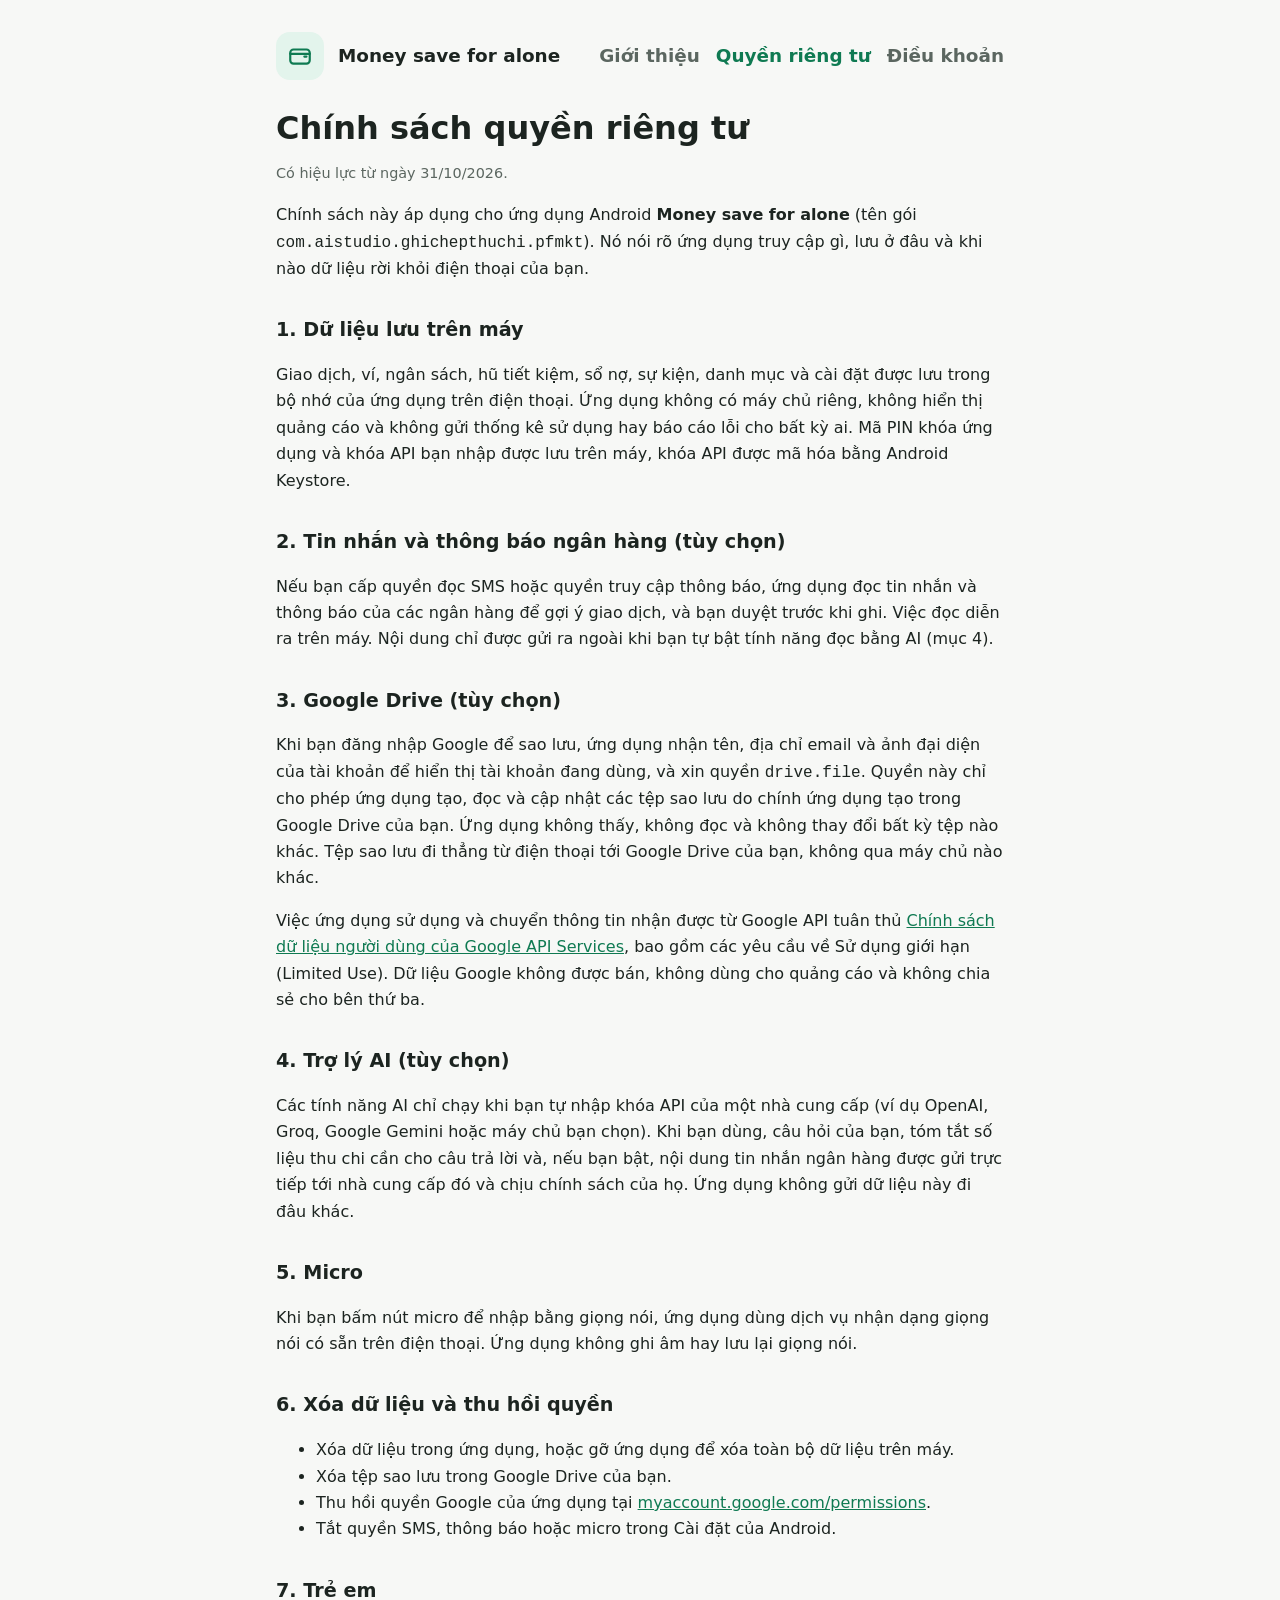
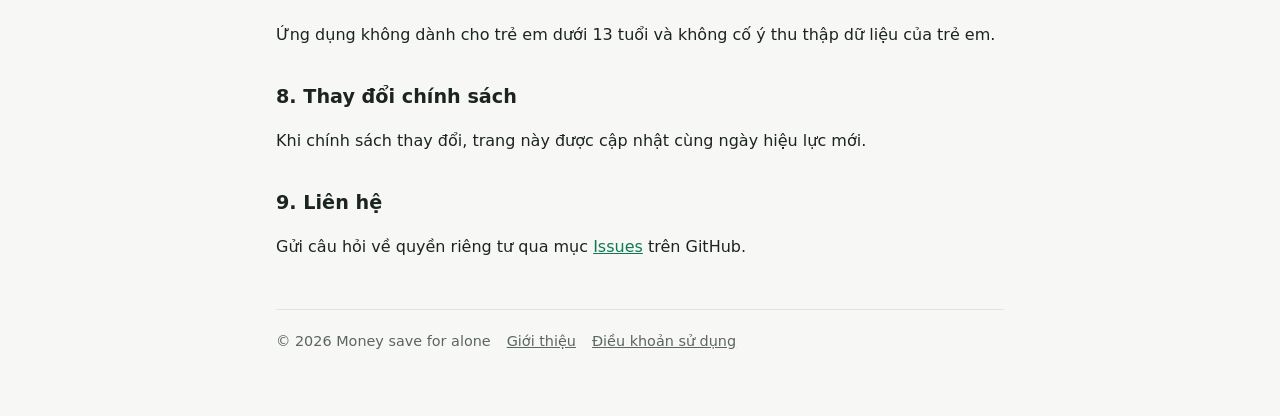
==== privacy.html @ a98ce38f "Add home page, privacy policy and terms Co-Authored-By: Claude Opus 5.5 <noreply@anthropic.com>" ====
<!doctype html>
<html lang="vi">
<head>
<meta charset="utf-8">
<meta name="viewport" content="width=device-width, initial-scale=1">
<title>Quyền riêng tư</title>
<meta name="description" content="Chính sách quyền riêng tư của ứng dụng Money save for alone.">
<link rel="stylesheet" href="style.css">
</head>
<body>
<div class="wrap">
  <header>
    <div class="mark" aria-hidden="true">
      <svg width="26" height="26" viewBox="0 0 24 24" fill="none" stroke="currentColor" stroke-width="2" stroke-linecap="round" stroke-linejoin="round"><rect x="3" y="6" width="18" height="13" rx="3"/><path d="M16 12.5h2"/><path d="M3 10h18"/></svg>
    </div>
    <a href="./">Money save for alone</a>
    <nav>
      <a href="./">Giới thiệu</a>
      <a href="privacy.html" aria-current="page">Quyền riêng tư</a>
      <a href="terms.html">Điều khoản</a>
    </nav>
  </header>

  <main>
    <h1>Chính sách quyền riêng tư</h1>
    <p class="meta">Có hiệu lực từ ngày 31/10/2026.</p>
    <p>Chính sách này áp dụng cho ứng dụng Android <strong>Money save for alone</strong> (tên gói <code>com.aistudio.ghichepthuchi.pfmkt</code>). Nó nói rõ ứng dụng truy cập gì, lưu ở đâu và khi nào dữ liệu rời khỏi điện thoại của bạn.</p>

    <h2>1. Dữ liệu lưu trên máy</h2>
    <p>Giao dịch, ví, ngân sách, hũ tiết kiệm, sổ nợ, sự kiện, danh mục và cài đặt được lưu trong bộ nhớ của ứng dụng trên điện thoại. Ứng dụng không có máy chủ riêng, không hiển thị quảng cáo và không gửi thống kê sử dụng hay báo cáo lỗi cho bất kỳ ai. Mã PIN khóa ứng dụng và khóa API bạn nhập được lưu trên máy, khóa API được mã hóa bằng Android Keystore.</p>

    <h2>2. Tin nhắn và thông báo ngân hàng (tùy chọn)</h2>
    <p>Nếu bạn cấp quyền đọc SMS hoặc quyền truy cập thông báo, ứng dụng đọc tin nhắn và thông báo của các ngân hàng để gợi ý giao dịch, và bạn duyệt trước khi ghi. Việc đọc diễn ra trên máy. Nội dung chỉ được gửi ra ngoài khi bạn tự bật tính năng đọc bằng AI (mục 4).</p>

    <h2>3. Google Drive (tùy chọn)</h2>
    <p>Khi bạn đăng nhập Google để sao lưu, ứng dụng nhận tên, địa chỉ email và ảnh đại diện của tài khoản để hiển thị tài khoản đang dùng, và xin quyền <code>drive.file</code>. Quyền này chỉ cho phép ứng dụng tạo, đọc và cập nhật các tệp sao lưu do chính ứng dụng tạo trong Google Drive của bạn. Ứng dụng không thấy, không đọc và không thay đổi bất kỳ tệp nào khác. Tệp sao lưu đi thẳng từ điện thoại tới Google Drive của bạn, không qua máy chủ nào khác.</p>
    <p>Việc ứng dụng sử dụng và chuyển thông tin nhận được từ Google API tuân thủ <a href="https://developers.google.com/terms/api-services-user-data-policy">Chính sách dữ liệu người dùng của Google API Services</a>, bao gồm các yêu cầu về Sử dụng giới hạn (Limited Use). Dữ liệu Google không được bán, không dùng cho quảng cáo và không chia sẻ cho bên thứ ba.</p>

    <h2>4. Trợ lý AI (tùy chọn)</h2>
    <p>Các tính năng AI chỉ chạy khi bạn tự nhập khóa API của một nhà cung cấp (ví dụ OpenAI, Groq, Google Gemini hoặc máy chủ bạn chọn). Khi bạn dùng, câu hỏi của bạn, tóm tắt số liệu thu chi cần cho câu trả lời và, nếu bạn bật, nội dung tin nhắn ngân hàng được gửi trực tiếp tới nhà cung cấp đó và chịu chính sách của họ. Ứng dụng không gửi dữ liệu này đi đâu khác.</p>

    <h2>5. Micro</h2>
    <p>Khi bạn bấm nút micro để nhập bằng giọng nói, ứng dụng dùng dịch vụ nhận dạng giọng nói có sẵn trên điện thoại. Ứng dụng không ghi âm hay lưu lại giọng nói.</p>

    <h2>6. Xóa dữ liệu và thu hồi quyền</h2>
    <ul>
      <li>Xóa dữ liệu trong ứng dụng, hoặc gỡ ứng dụng để xóa toàn bộ dữ liệu trên máy.</li>
      <li>Xóa tệp sao lưu trong Google Drive của bạn.</li>
      <li>Thu hồi quyền Google của ứng dụng tại <a href="https://myaccount.google.com/permissions">myaccount.google.com/permissions</a>.</li>
      <li>Tắt quyền SMS, thông báo hoặc micro trong Cài đặt của Android.</li>
    </ul>

    <h2>7. Trẻ em</h2>
    <p>Ứng dụng không dành cho trẻ em dưới 13 tuổi và không cố ý thu thập dữ liệu của trẻ em.</p>

    <h2>8. Thay đổi chính sách</h2>
    <p>Khi chính sách thay đổi, trang này được cập nhật cùng ngày hiệu lực mới.</p>

    <h2>9. Liên hệ</h2>
    <p>Gửi câu hỏi về quyền riêng tư qua mục <a href="https://github.com/UI-UX-USHP/money-save-for-alone/issues">Issues</a> trên GitHub.</p>
  </main>

  <footer>
    <span>© 2026 Money save for alone</span>
    <a href="./">Giới thiệu</a>
    <a href="terms.html">Điều khoản sử dụng</a>
  </footer>
</div>
</body>
</html>
---- style.css ----
:root {
  --bg: #f7f8f6;
  --surface: #ffffff;
  --text: #1c2420;
  --muted: #5b6660;
  --accent: #0f7a52;
  --accent-soft: #e3f4ec;
  --line: #dfe5e1;
}
@media (prefers-color-scheme: dark) {
  :root:not([data-theme="light"]) {
    --bg: #111613;
    --surface: #182019;
    --text: #e6ece8;
    --muted: #9fada5;
    --accent: #4cc893;
    --accent-soft: #1d3328;
    --line: #2a352f;
  }
}
:root[data-theme="dark"] {
  --bg: #111613;
  --surface: #182019;
  --text: #e6ece8;
  --muted: #9fada5;
  --accent: #4cc893;
  --accent-soft: #1d3328;
  --line: #2a352f;
}
* { box-sizing: border-box; }
body {
  margin: 0;
  background: var(--bg);
  color: var(--text);
  font: 16px/1.65 "Be Vietnam Pro", system-ui, -apple-system, "Segoe UI", Roboto, sans-serif;
}
.wrap { max-width: 760px; margin: 0 auto; padding: 32px 16px 64px; }
header { display: flex; align-items: center; gap: 14px; margin-bottom: 28px; }
.mark {
  width: 48px; height: 48px; border-radius: 14px; flex: none;
  background: var(--accent-soft); color: var(--accent);
  display: grid; place-items: center;
}
header a { color: inherit; text-decoration: none; font-weight: 700; font-size: 1.15rem; }
nav { margin-left: auto; display: flex; gap: 16px; font-size: .95rem; }
nav a { color: var(--muted); text-decoration: none; }
nav a:hover, nav a[aria-current="page"] { color: var(--accent); }
h1 { font-size: 2rem; line-height: 1.25; margin: 0 0 12px; }
h2 { font-size: 1.2rem; margin: 32px 0 8px; }
p, li { color: var(--text); }
.lead { color: var(--muted); font-size: 1.1rem; margin-bottom: 28px; }
.cards { display: grid; grid-template-columns: repeat(auto-fit, minmax(210px, 1fr)); gap: 12px; margin: 24px 0; }
.card { background: var(--surface); border: 1px solid var(--line); border-radius: 16px; padding: 18px; }
.card strong { display: block; margin-bottom: 4px; }
.card span { color: var(--muted); font-size: .95rem; }
a { color: var(--accent); }
.meta { color: var(--muted); font-size: .9rem; }
footer { margin-top: 48px; padding-top: 20px; border-top: 1px solid var(--line); color: var(--muted); font-size: .9rem; display: flex; flex-wrap: wrap; gap: 16px; }
footer a { color: var(--muted); }
@media (max-width: 520px) {
  header { flex-wrap: wrap; }
  nav { margin-left: 0; width: 100%; }
  h1 { font-size: 1.6rem; }
}
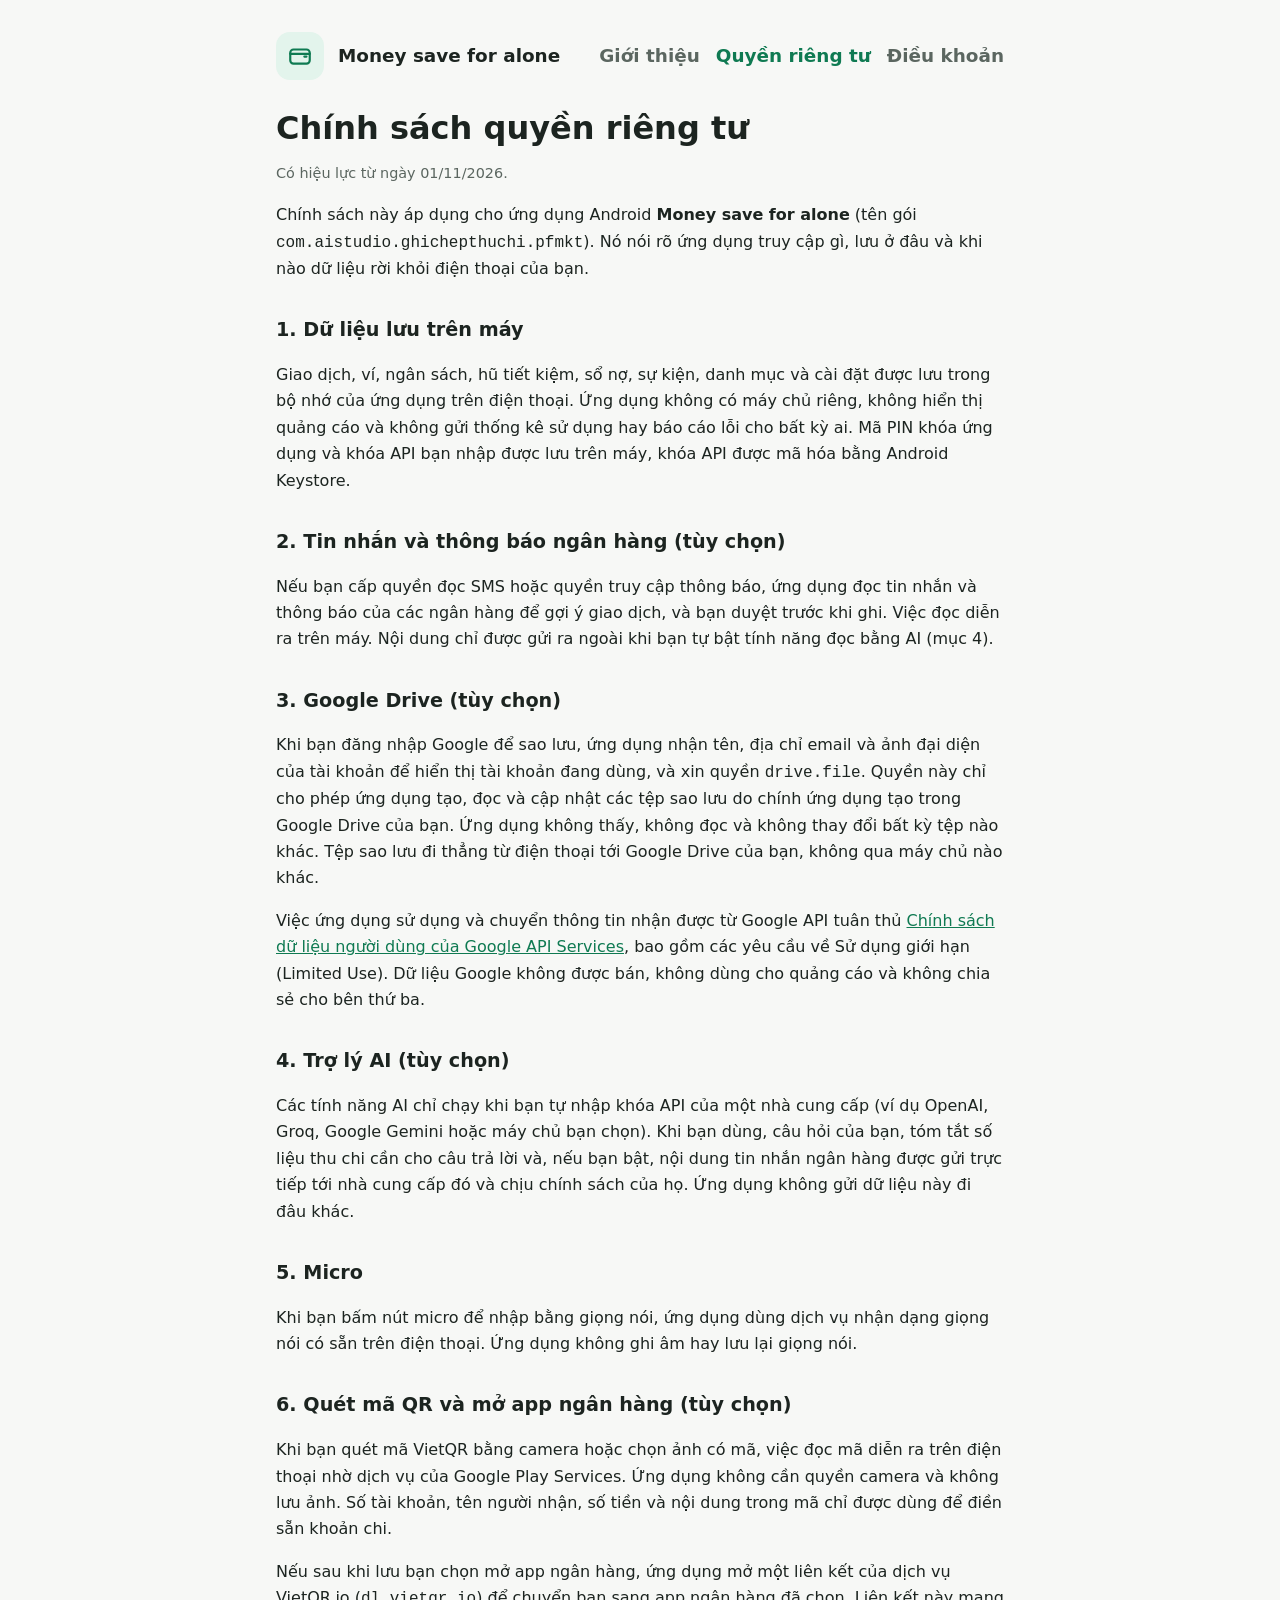
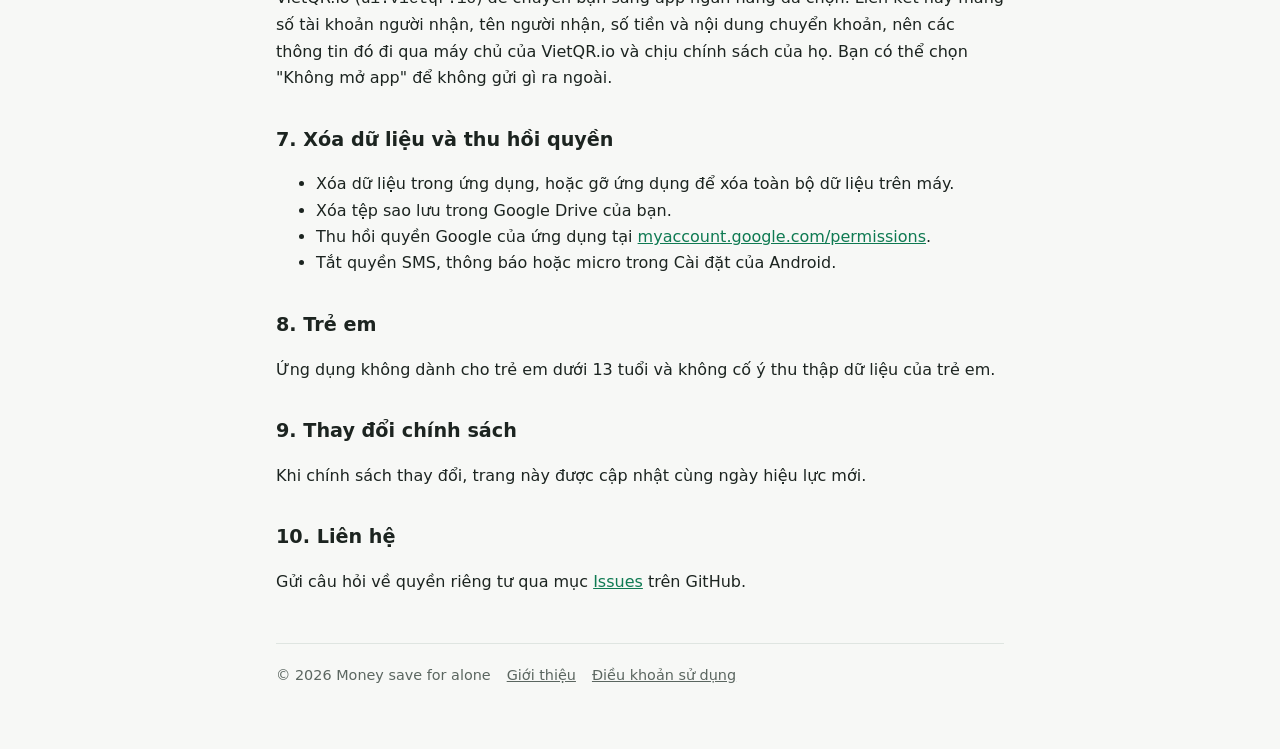
==== commit a9c1291d: "Privacy: VietQR scanning and the dl.vietqr.io bank-app link Co-Authored-By: Claude Opus 5.5 <noreply" ====
--- a/privacy.html
+++ b/privacy.html
@@ -23,7 +23,7 @@
 
   <main>
     <h1>Chính sách quyền riêng tư</h1>
-    <p class="meta">Có hiệu lực từ ngày 31/10/2026.</p>
+    <p class="meta">Có hiệu lực từ ngày 01/11/2026.</p>
     <p>Chính sách này áp dụng cho ứng dụng Android <strong>Money save for alone</strong> (tên gói <code>com.aistudio.ghichepthuchi.pfmkt</code>). Nó nói rõ ứng dụng truy cập gì, lưu ở đâu và khi nào dữ liệu rời khỏi điện thoại của bạn.</p>
 
     <h2>1. Dữ liệu lưu trên máy</h2>
@@ -42,7 +42,11 @@
     <h2>5. Micro</h2>
     <p>Khi bạn bấm nút micro để nhập bằng giọng nói, ứng dụng dùng dịch vụ nhận dạng giọng nói có sẵn trên điện thoại. Ứng dụng không ghi âm hay lưu lại giọng nói.</p>
 
-    <h2>6. Xóa dữ liệu và thu hồi quyền</h2>
+    <h2>6. Quét mã QR và mở app ngân hàng (tùy chọn)</h2>
+    <p>Khi bạn quét mã VietQR bằng camera hoặc chọn ảnh có mã, việc đọc mã diễn ra trên điện thoại nhờ dịch vụ của Google Play Services. Ứng dụng không cần quyền camera và không lưu ảnh. Số tài khoản, tên người nhận, số tiền và nội dung trong mã chỉ được dùng để điền sẵn khoản chi.</p>
+    <p>Nếu sau khi lưu bạn chọn mở app ngân hàng, ứng dụng mở một liên kết của dịch vụ VietQR.io (<code>dl.vietqr.io</code>) để chuyển bạn sang app ngân hàng đã chọn. Liên kết này mang số tài khoản người nhận, tên người nhận, số tiền và nội dung chuyển khoản, nên các thông tin đó đi qua máy chủ của VietQR.io và chịu chính sách của họ. Bạn có thể chọn "Không mở app" để không gửi gì ra ngoài.</p>
+
+    <h2>7. Xóa dữ liệu và thu hồi quyền</h2>
     <ul>
       <li>Xóa dữ liệu trong ứng dụng, hoặc gỡ ứng dụng để xóa toàn bộ dữ liệu trên máy.</li>
       <li>Xóa tệp sao lưu trong Google Drive của bạn.</li>
@@ -50,13 +54,13 @@
       <li>Tắt quyền SMS, thông báo hoặc micro trong Cài đặt của Android.</li>
     </ul>
 
-    <h2>7. Trẻ em</h2>
+    <h2>8. Trẻ em</h2>
     <p>Ứng dụng không dành cho trẻ em dưới 13 tuổi và không cố ý thu thập dữ liệu của trẻ em.</p>
 
-    <h2>8. Thay đổi chính sách</h2>
+    <h2>9. Thay đổi chính sách</h2>
     <p>Khi chính sách thay đổi, trang này được cập nhật cùng ngày hiệu lực mới.</p>
 
-    <h2>9. Liên hệ</h2>
+    <h2>10. Liên hệ</h2>
     <p>Gửi câu hỏi về quyền riêng tư qua mục <a href="https://github.com/UI-UX-USHP/money-save-for-alone/issues">Issues</a> trên GitHub.</p>
   </main>
 
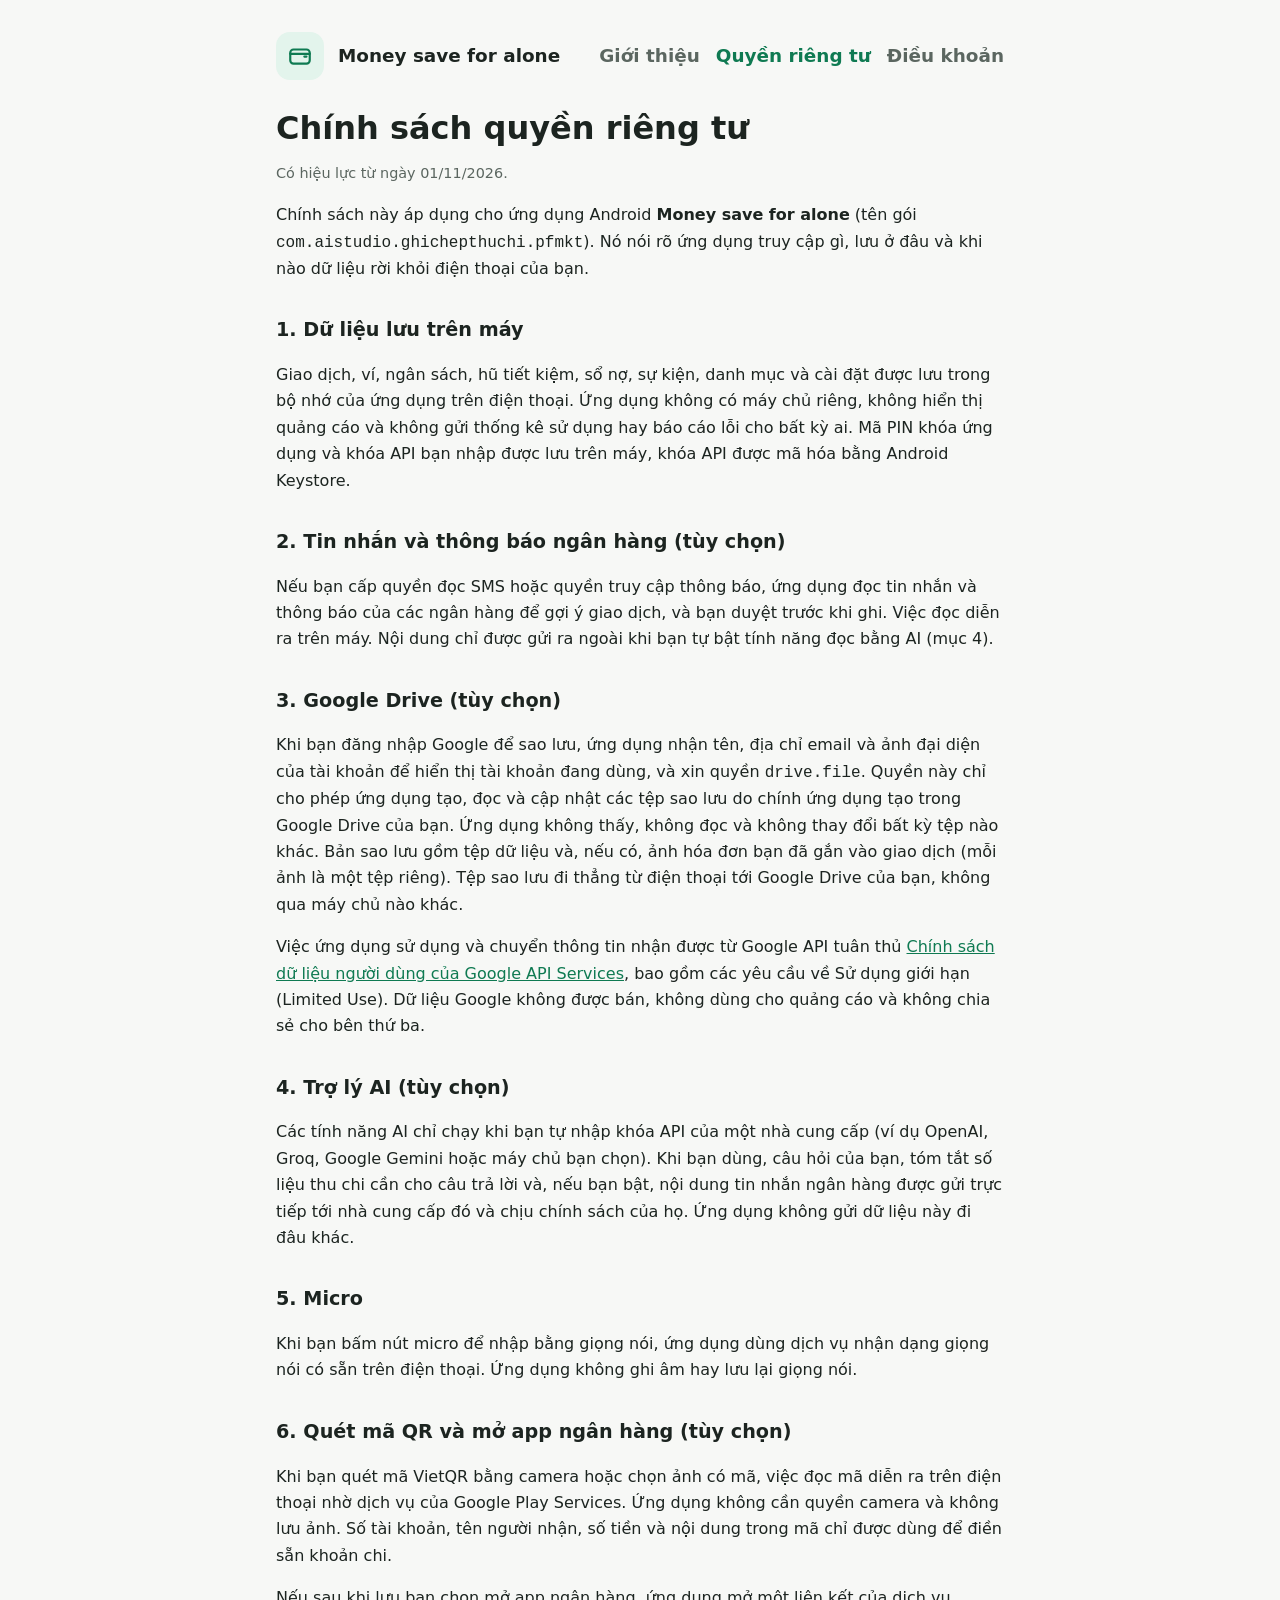
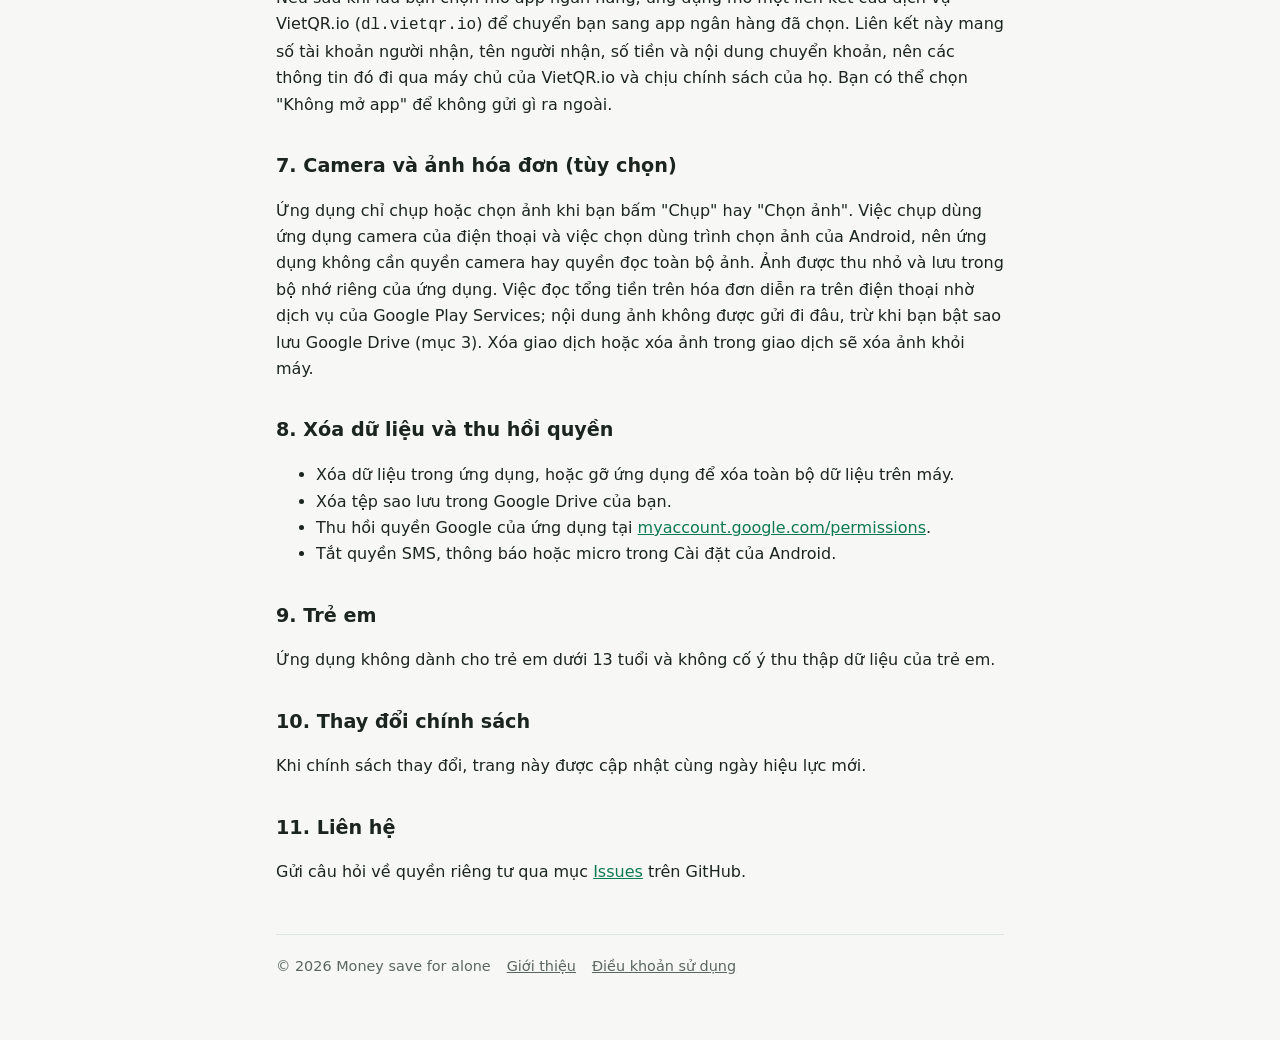
==== commit fc21e025: "Privacy: receipt photos, on-device text recognition and photo backup Co-Authored-By: Claude Opus 5.5" ====
--- a/privacy.html
+++ b/privacy.html
@@ -33,7 +33,7 @@
     <p>Nếu bạn cấp quyền đọc SMS hoặc quyền truy cập thông báo, ứng dụng đọc tin nhắn và thông báo của các ngân hàng để gợi ý giao dịch, và bạn duyệt trước khi ghi. Việc đọc diễn ra trên máy. Nội dung chỉ được gửi ra ngoài khi bạn tự bật tính năng đọc bằng AI (mục 4).</p>
 
     <h2>3. Google Drive (tùy chọn)</h2>
-    <p>Khi bạn đăng nhập Google để sao lưu, ứng dụng nhận tên, địa chỉ email và ảnh đại diện của tài khoản để hiển thị tài khoản đang dùng, và xin quyền <code>drive.file</code>. Quyền này chỉ cho phép ứng dụng tạo, đọc và cập nhật các tệp sao lưu do chính ứng dụng tạo trong Google Drive của bạn. Ứng dụng không thấy, không đọc và không thay đổi bất kỳ tệp nào khác. Tệp sao lưu đi thẳng từ điện thoại tới Google Drive của bạn, không qua máy chủ nào khác.</p>
+    <p>Khi bạn đăng nhập Google để sao lưu, ứng dụng nhận tên, địa chỉ email và ảnh đại diện của tài khoản để hiển thị tài khoản đang dùng, và xin quyền <code>drive.file</code>. Quyền này chỉ cho phép ứng dụng tạo, đọc và cập nhật các tệp sao lưu do chính ứng dụng tạo trong Google Drive của bạn. Ứng dụng không thấy, không đọc và không thay đổi bất kỳ tệp nào khác. Bản sao lưu gồm tệp dữ liệu và, nếu có, ảnh hóa đơn bạn đã gắn vào giao dịch (mỗi ảnh là một tệp riêng). Tệp sao lưu đi thẳng từ điện thoại tới Google Drive của bạn, không qua máy chủ nào khác.</p>
     <p>Việc ứng dụng sử dụng và chuyển thông tin nhận được từ Google API tuân thủ <a href="https://developers.google.com/terms/api-services-user-data-policy">Chính sách dữ liệu người dùng của Google API Services</a>, bao gồm các yêu cầu về Sử dụng giới hạn (Limited Use). Dữ liệu Google không được bán, không dùng cho quảng cáo và không chia sẻ cho bên thứ ba.</p>
 
     <h2>4. Trợ lý AI (tùy chọn)</h2>
@@ -46,7 +46,10 @@
     <p>Khi bạn quét mã VietQR bằng camera hoặc chọn ảnh có mã, việc đọc mã diễn ra trên điện thoại nhờ dịch vụ của Google Play Services. Ứng dụng không cần quyền camera và không lưu ảnh. Số tài khoản, tên người nhận, số tiền và nội dung trong mã chỉ được dùng để điền sẵn khoản chi.</p>
     <p>Nếu sau khi lưu bạn chọn mở app ngân hàng, ứng dụng mở một liên kết của dịch vụ VietQR.io (<code>dl.vietqr.io</code>) để chuyển bạn sang app ngân hàng đã chọn. Liên kết này mang số tài khoản người nhận, tên người nhận, số tiền và nội dung chuyển khoản, nên các thông tin đó đi qua máy chủ của VietQR.io và chịu chính sách của họ. Bạn có thể chọn "Không mở app" để không gửi gì ra ngoài.</p>
 
-    <h2>7. Xóa dữ liệu và thu hồi quyền</h2>
+    <h2>7. Camera và ảnh hóa đơn (tùy chọn)</h2>
+    <p>Ứng dụng chỉ chụp hoặc chọn ảnh khi bạn bấm "Chụp" hay "Chọn ảnh". Việc chụp dùng ứng dụng camera của điện thoại và việc chọn dùng trình chọn ảnh của Android, nên ứng dụng không cần quyền camera hay quyền đọc toàn bộ ảnh. Ảnh được thu nhỏ và lưu trong bộ nhớ riêng của ứng dụng. Việc đọc tổng tiền trên hóa đơn diễn ra trên điện thoại nhờ dịch vụ của Google Play Services; nội dung ảnh không được gửi đi đâu, trừ khi bạn bật sao lưu Google Drive (mục 3). Xóa giao dịch hoặc xóa ảnh trong giao dịch sẽ xóa ảnh khỏi máy.</p>
+
+    <h2>8. Xóa dữ liệu và thu hồi quyền</h2>
     <ul>
       <li>Xóa dữ liệu trong ứng dụng, hoặc gỡ ứng dụng để xóa toàn bộ dữ liệu trên máy.</li>
       <li>Xóa tệp sao lưu trong Google Drive của bạn.</li>
@@ -54,13 +57,13 @@
       <li>Tắt quyền SMS, thông báo hoặc micro trong Cài đặt của Android.</li>
     </ul>
 
-    <h2>8. Trẻ em</h2>
+    <h2>9. Trẻ em</h2>
     <p>Ứng dụng không dành cho trẻ em dưới 13 tuổi và không cố ý thu thập dữ liệu của trẻ em.</p>
 
-    <h2>9. Thay đổi chính sách</h2>
+    <h2>10. Thay đổi chính sách</h2>
     <p>Khi chính sách thay đổi, trang này được cập nhật cùng ngày hiệu lực mới.</p>
 
-    <h2>10. Liên hệ</h2>
+    <h2>11. Liên hệ</h2>
     <p>Gửi câu hỏi về quyền riêng tư qua mục <a href="https://github.com/UI-UX-USHP/money-save-for-alone/issues">Issues</a> trên GitHub.</p>
   </main>
 
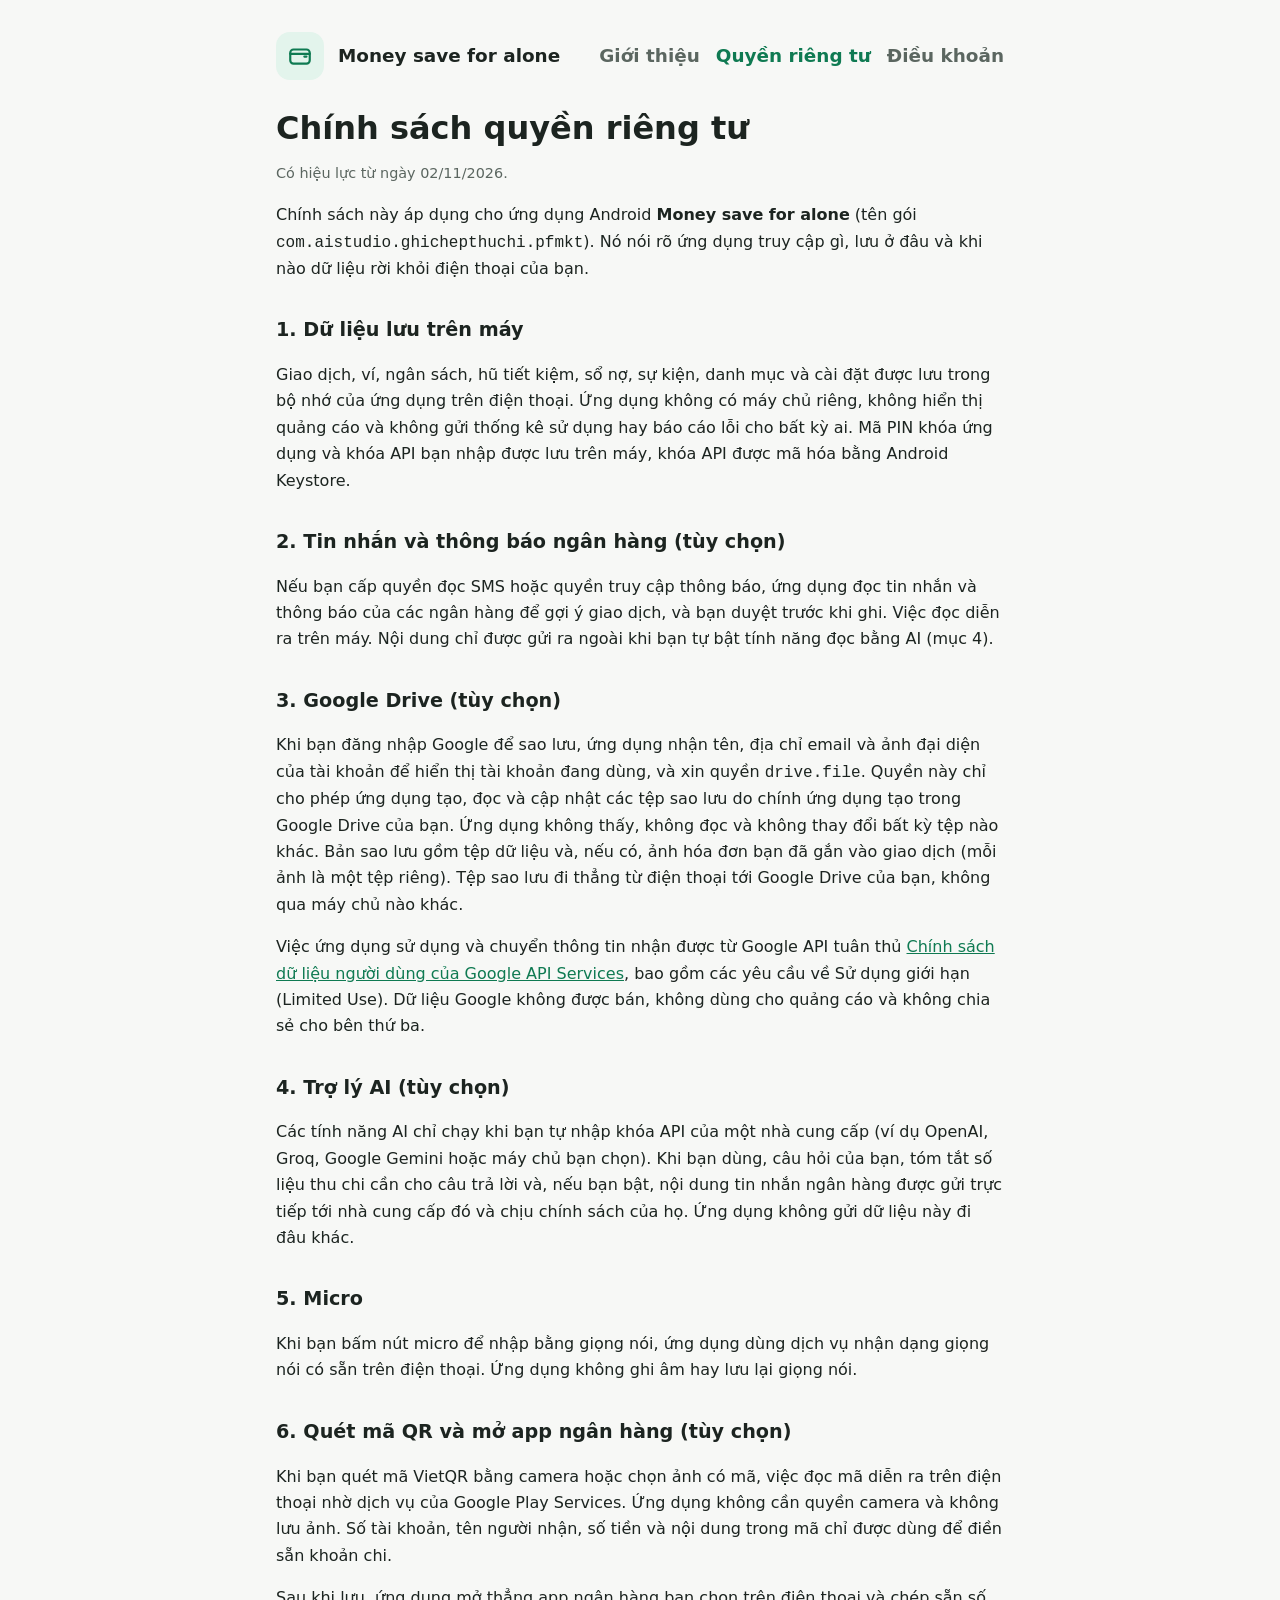
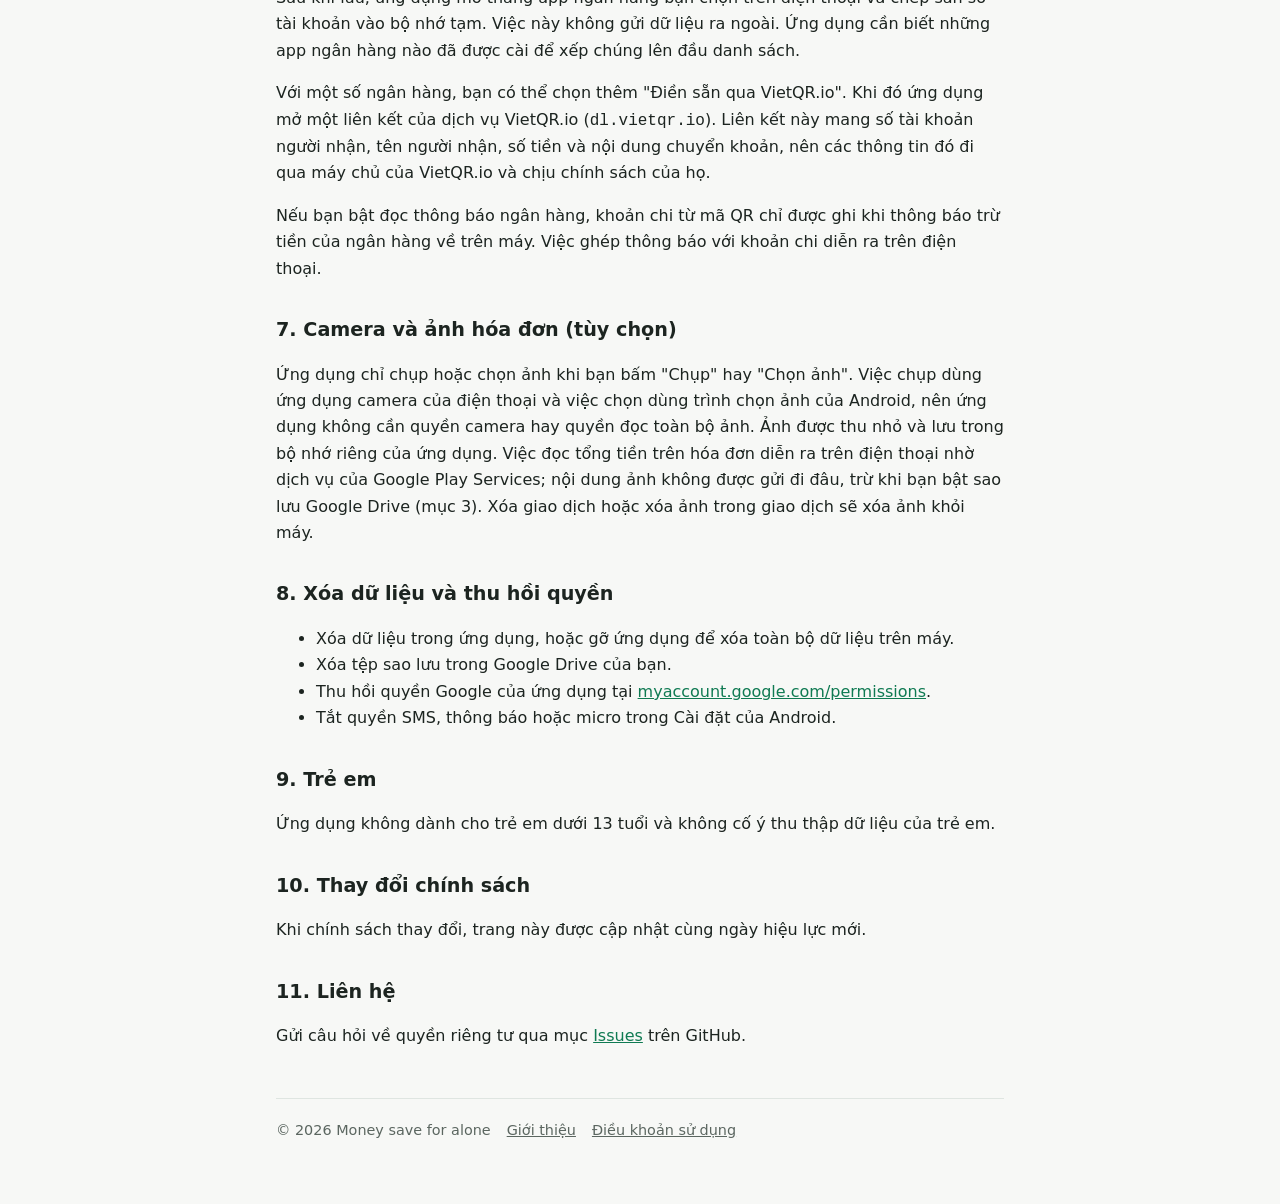
==== commit d625093b: "Privacy: direct bank-app hand-off, optional VietQR.io autofill, bank-confirmed QR expenses Co-Author" ====
--- a/privacy.html
+++ b/privacy.html
@@ -23,7 +23,7 @@
 
   <main>
     <h1>Chính sách quyền riêng tư</h1>
-    <p class="meta">Có hiệu lực từ ngày 01/11/2026.</p>
+    <p class="meta">Có hiệu lực từ ngày 02/11/2026.</p>
     <p>Chính sách này áp dụng cho ứng dụng Android <strong>Money save for alone</strong> (tên gói <code>com.aistudio.ghichepthuchi.pfmkt</code>). Nó nói rõ ứng dụng truy cập gì, lưu ở đâu và khi nào dữ liệu rời khỏi điện thoại của bạn.</p>
 
     <h2>1. Dữ liệu lưu trên máy</h2>
@@ -44,7 +44,9 @@
 
     <h2>6. Quét mã QR và mở app ngân hàng (tùy chọn)</h2>
     <p>Khi bạn quét mã VietQR bằng camera hoặc chọn ảnh có mã, việc đọc mã diễn ra trên điện thoại nhờ dịch vụ của Google Play Services. Ứng dụng không cần quyền camera và không lưu ảnh. Số tài khoản, tên người nhận, số tiền và nội dung trong mã chỉ được dùng để điền sẵn khoản chi.</p>
-    <p>Nếu sau khi lưu bạn chọn mở app ngân hàng, ứng dụng mở một liên kết của dịch vụ VietQR.io (<code>dl.vietqr.io</code>) để chuyển bạn sang app ngân hàng đã chọn. Liên kết này mang số tài khoản người nhận, tên người nhận, số tiền và nội dung chuyển khoản, nên các thông tin đó đi qua máy chủ của VietQR.io và chịu chính sách của họ. Bạn có thể chọn "Không mở app" để không gửi gì ra ngoài.</p>
+    <p>Sau khi lưu, ứng dụng mở thẳng app ngân hàng bạn chọn trên điện thoại và chép sẵn số tài khoản vào bộ nhớ tạm. Việc này không gửi dữ liệu ra ngoài. Ứng dụng cần biết những app ngân hàng nào đã được cài để xếp chúng lên đầu danh sách.</p>
+    <p>Với một số ngân hàng, bạn có thể chọn thêm "Điền sẵn qua VietQR.io". Khi đó ứng dụng mở một liên kết của dịch vụ VietQR.io (<code>dl.vietqr.io</code>). Liên kết này mang số tài khoản người nhận, tên người nhận, số tiền và nội dung chuyển khoản, nên các thông tin đó đi qua máy chủ của VietQR.io và chịu chính sách của họ.</p>
+    <p>Nếu bạn bật đọc thông báo ngân hàng, khoản chi từ mã QR chỉ được ghi khi thông báo trừ tiền của ngân hàng về trên máy. Việc ghép thông báo với khoản chi diễn ra trên điện thoại.</p>
 
     <h2>7. Camera và ảnh hóa đơn (tùy chọn)</h2>
     <p>Ứng dụng chỉ chụp hoặc chọn ảnh khi bạn bấm "Chụp" hay "Chọn ảnh". Việc chụp dùng ứng dụng camera của điện thoại và việc chọn dùng trình chọn ảnh của Android, nên ứng dụng không cần quyền camera hay quyền đọc toàn bộ ảnh. Ảnh được thu nhỏ và lưu trong bộ nhớ riêng của ứng dụng. Việc đọc tổng tiền trên hóa đơn diễn ra trên điện thoại nhờ dịch vụ của Google Play Services; nội dung ảnh không được gửi đi đâu, trừ khi bạn bật sao lưu Google Drive (mục 3). Xóa giao dịch hoặc xóa ảnh trong giao dịch sẽ xóa ảnh khỏi máy.</p>
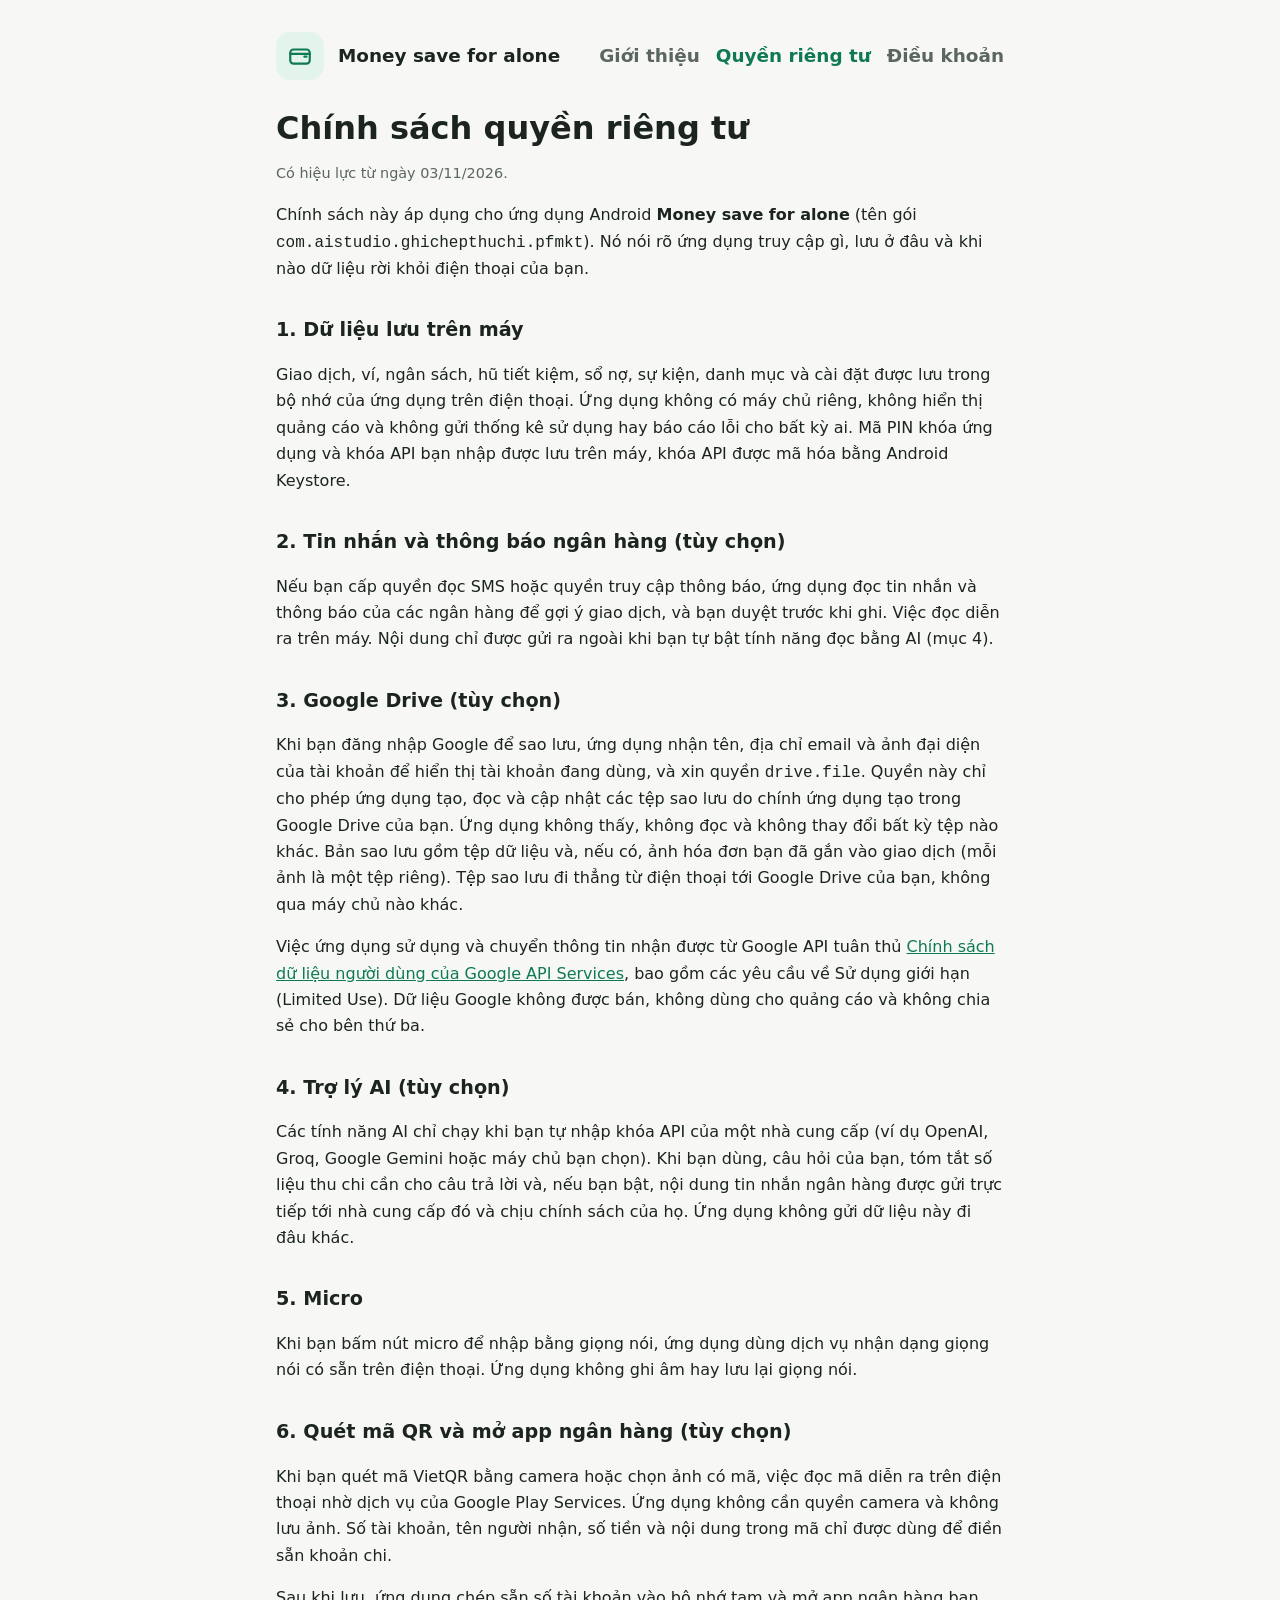
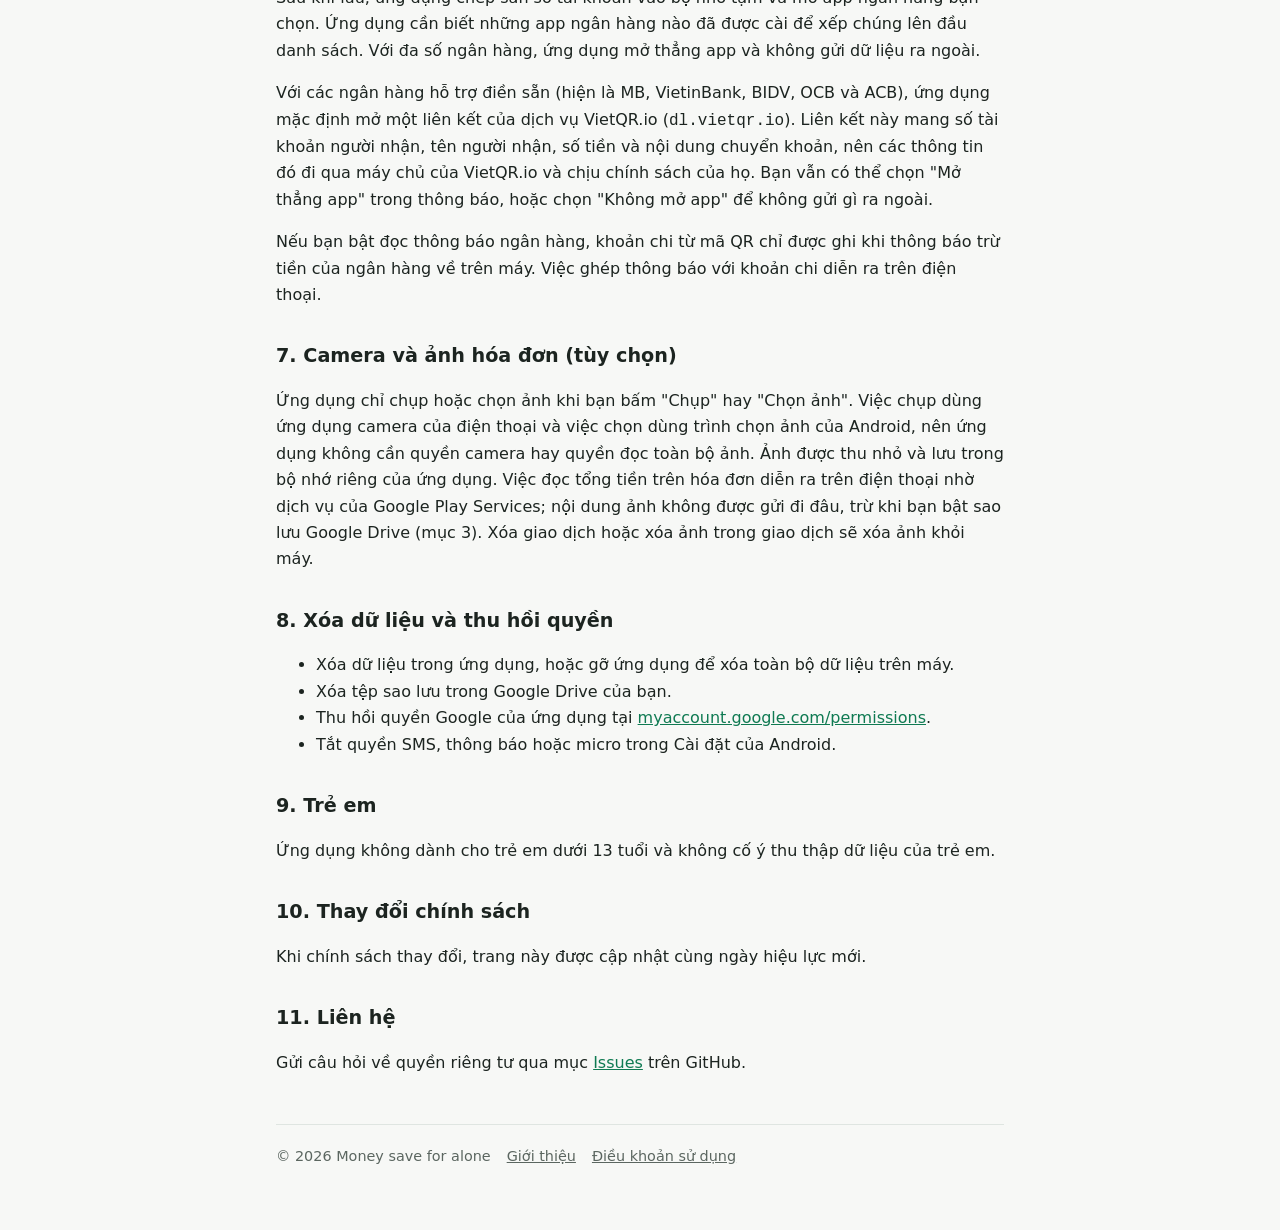
==== commit 0d05a51c: "Privacy: autofill banks open the VietQR.io link by default Co-Authored-By: Claude Opus 5.5 <noreply@" ====
--- a/privacy.html
+++ b/privacy.html
@@ -23,7 +23,7 @@
 
   <main>
     <h1>Chính sách quyền riêng tư</h1>
-    <p class="meta">Có hiệu lực từ ngày 02/11/2026.</p>
+    <p class="meta">Có hiệu lực từ ngày 03/11/2026.</p>
     <p>Chính sách này áp dụng cho ứng dụng Android <strong>Money save for alone</strong> (tên gói <code>com.aistudio.ghichepthuchi.pfmkt</code>). Nó nói rõ ứng dụng truy cập gì, lưu ở đâu và khi nào dữ liệu rời khỏi điện thoại của bạn.</p>
 
     <h2>1. Dữ liệu lưu trên máy</h2>
@@ -44,8 +44,8 @@
 
     <h2>6. Quét mã QR và mở app ngân hàng (tùy chọn)</h2>
     <p>Khi bạn quét mã VietQR bằng camera hoặc chọn ảnh có mã, việc đọc mã diễn ra trên điện thoại nhờ dịch vụ của Google Play Services. Ứng dụng không cần quyền camera và không lưu ảnh. Số tài khoản, tên người nhận, số tiền và nội dung trong mã chỉ được dùng để điền sẵn khoản chi.</p>
-    <p>Sau khi lưu, ứng dụng mở thẳng app ngân hàng bạn chọn trên điện thoại và chép sẵn số tài khoản vào bộ nhớ tạm. Việc này không gửi dữ liệu ra ngoài. Ứng dụng cần biết những app ngân hàng nào đã được cài để xếp chúng lên đầu danh sách.</p>
-    <p>Với một số ngân hàng, bạn có thể chọn thêm "Điền sẵn qua VietQR.io". Khi đó ứng dụng mở một liên kết của dịch vụ VietQR.io (<code>dl.vietqr.io</code>). Liên kết này mang số tài khoản người nhận, tên người nhận, số tiền và nội dung chuyển khoản, nên các thông tin đó đi qua máy chủ của VietQR.io và chịu chính sách của họ.</p>
+    <p>Sau khi lưu, ứng dụng chép sẵn số tài khoản vào bộ nhớ tạm và mở app ngân hàng bạn chọn. Ứng dụng cần biết những app ngân hàng nào đã được cài để xếp chúng lên đầu danh sách. Với đa số ngân hàng, ứng dụng mở thẳng app và không gửi dữ liệu ra ngoài.</p>
+    <p>Với các ngân hàng hỗ trợ điền sẵn (hiện là MB, VietinBank, BIDV, OCB và ACB), ứng dụng mặc định mở một liên kết của dịch vụ VietQR.io (<code>dl.vietqr.io</code>). Liên kết này mang số tài khoản người nhận, tên người nhận, số tiền và nội dung chuyển khoản, nên các thông tin đó đi qua máy chủ của VietQR.io và chịu chính sách của họ. Bạn vẫn có thể chọn "Mở thẳng app" trong thông báo, hoặc chọn "Không mở app" để không gửi gì ra ngoài.</p>
     <p>Nếu bạn bật đọc thông báo ngân hàng, khoản chi từ mã QR chỉ được ghi khi thông báo trừ tiền của ngân hàng về trên máy. Việc ghép thông báo với khoản chi diễn ra trên điện thoại.</p>
 
     <h2>7. Camera và ảnh hóa đơn (tùy chọn)</h2>
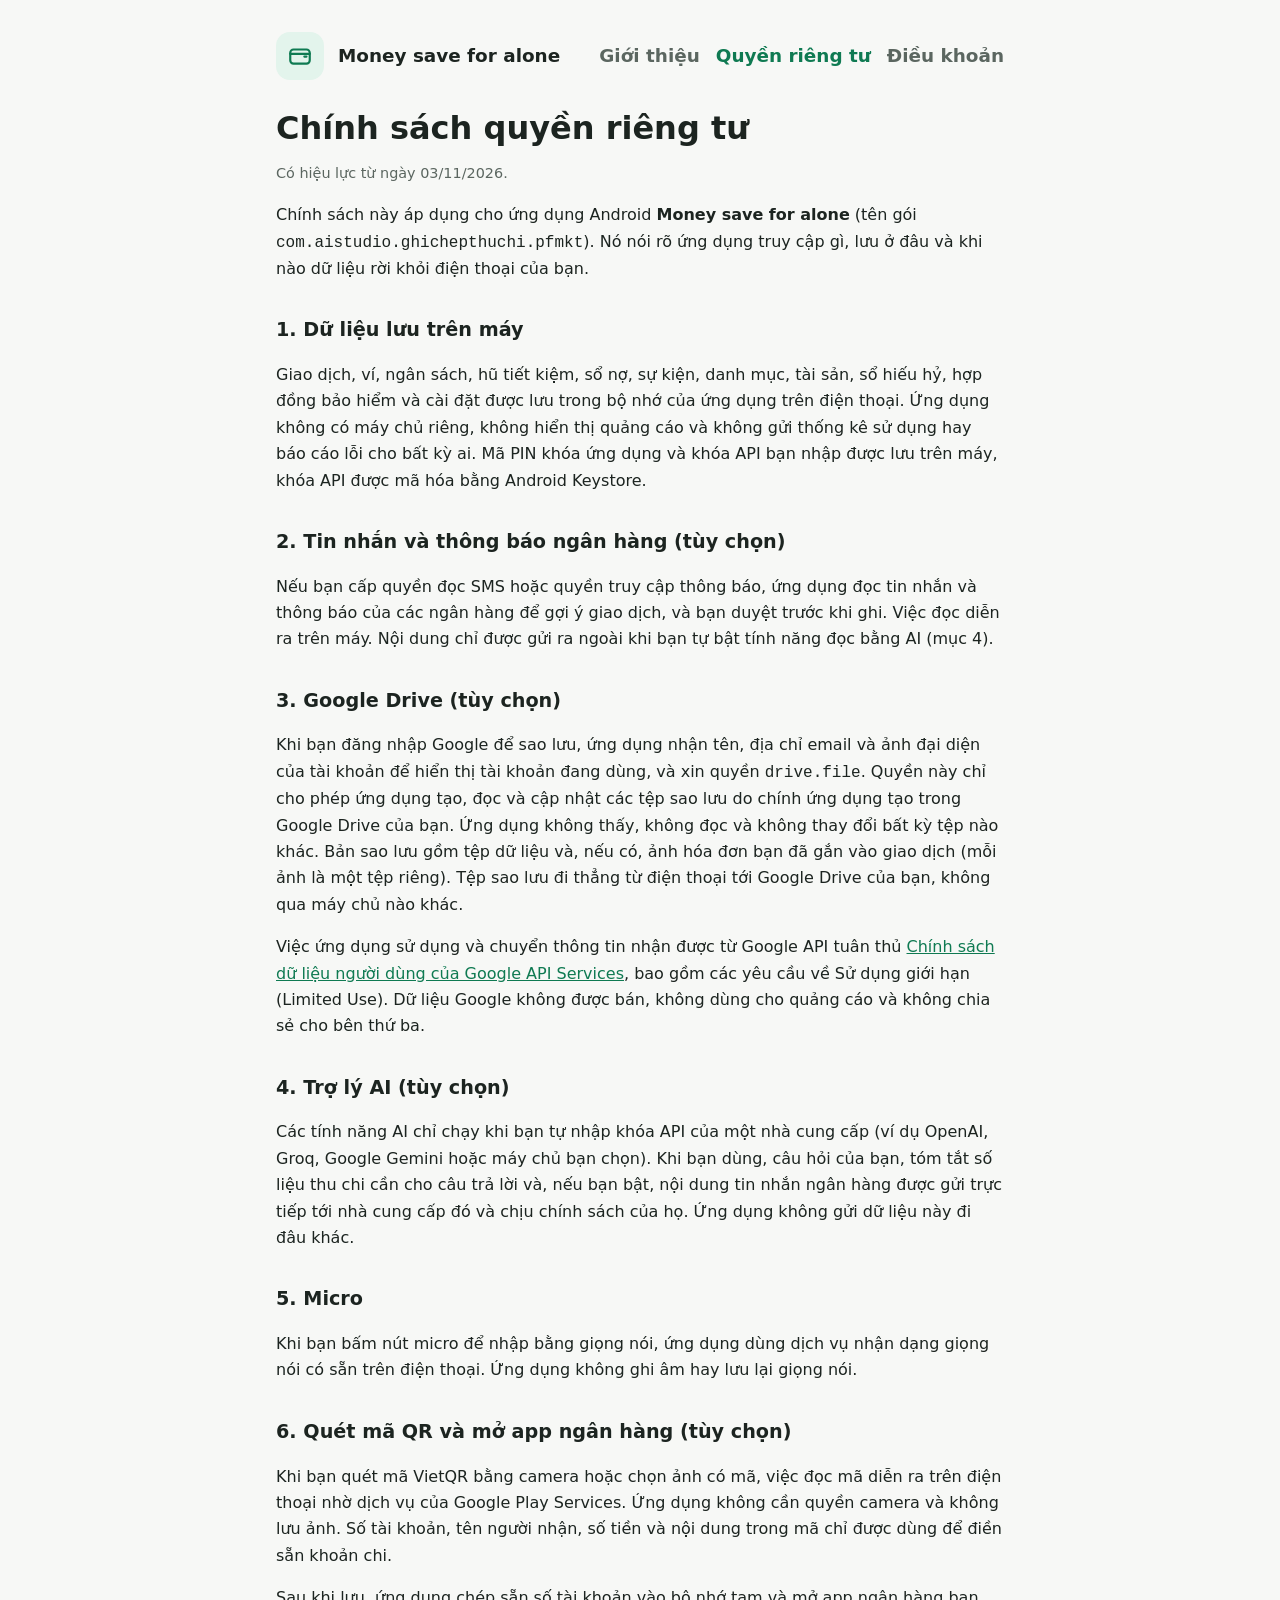
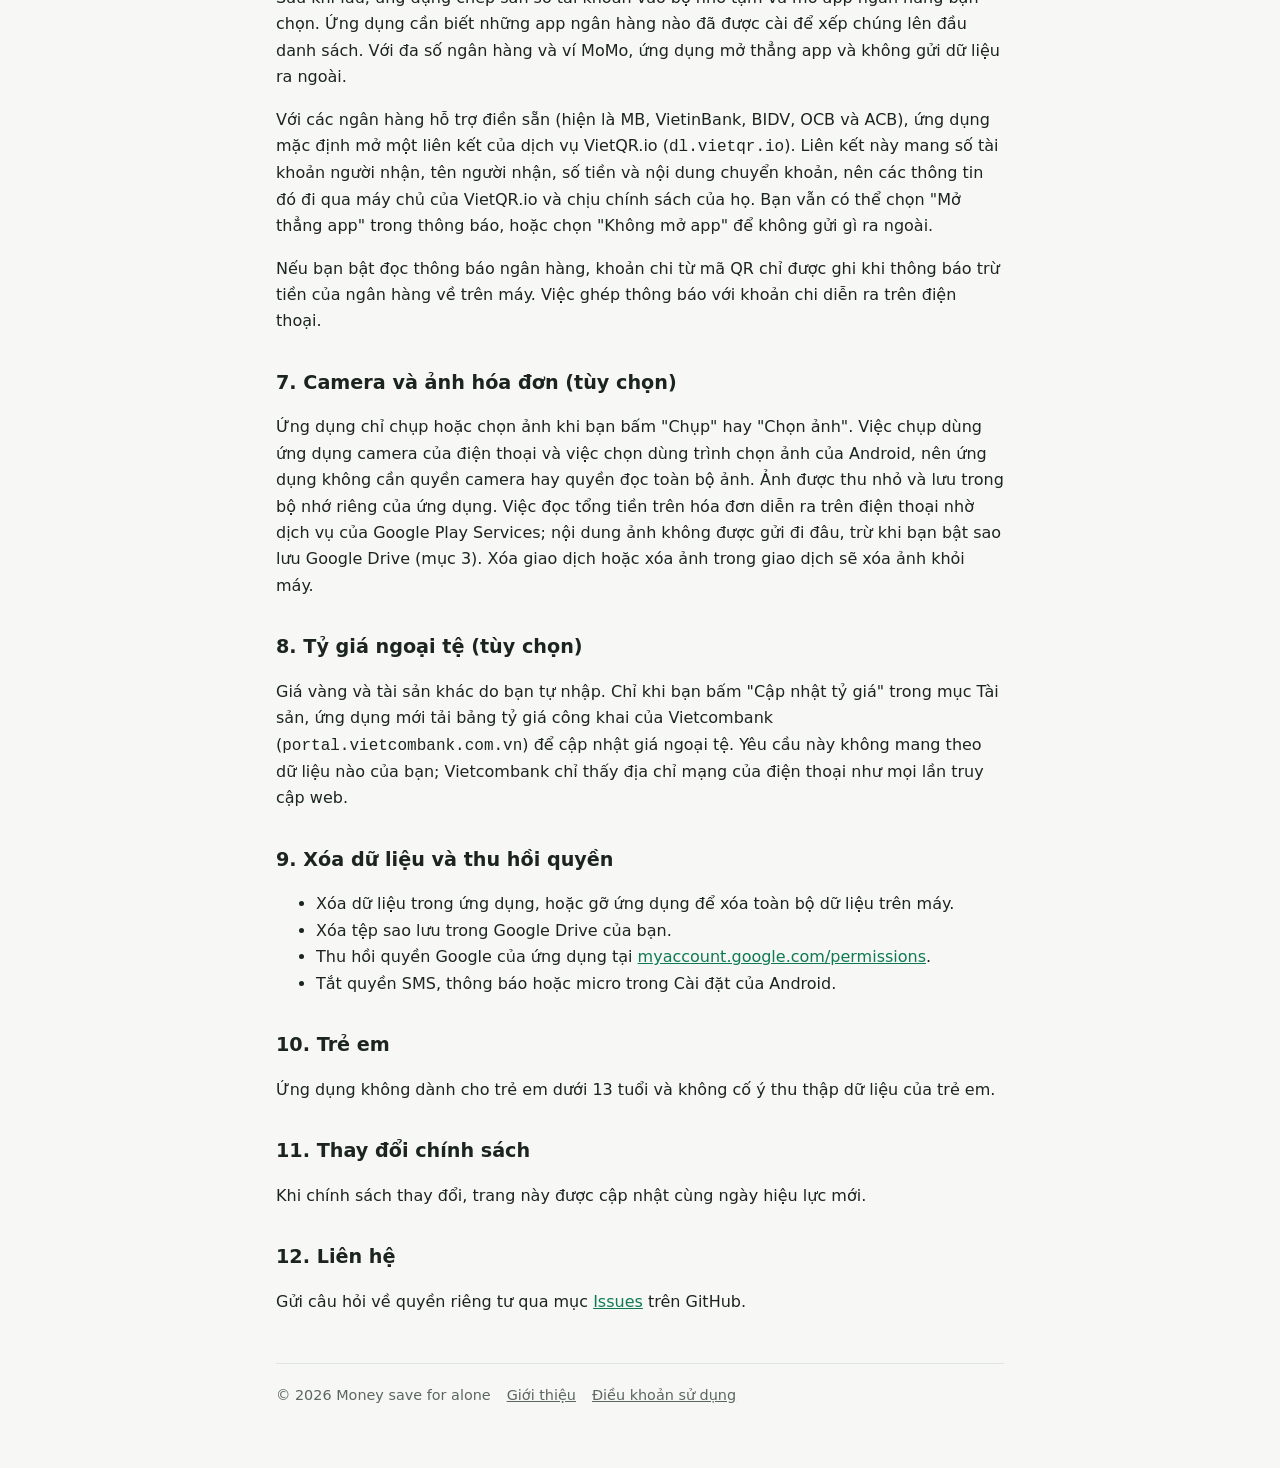
==== commit 7a011be9: "Privacy: VCB exchange-rate fetch on demand, wealth data stays on device, MoMo opens directly Co-Auth" ====
--- a/privacy.html
+++ b/privacy.html
@@ -27,7 +27,7 @@
     <p>Chính sách này áp dụng cho ứng dụng Android <strong>Money save for alone</strong> (tên gói <code>com.aistudio.ghichepthuchi.pfmkt</code>). Nó nói rõ ứng dụng truy cập gì, lưu ở đâu và khi nào dữ liệu rời khỏi điện thoại của bạn.</p>
 
     <h2>1. Dữ liệu lưu trên máy</h2>
-    <p>Giao dịch, ví, ngân sách, hũ tiết kiệm, sổ nợ, sự kiện, danh mục và cài đặt được lưu trong bộ nhớ của ứng dụng trên điện thoại. Ứng dụng không có máy chủ riêng, không hiển thị quảng cáo và không gửi thống kê sử dụng hay báo cáo lỗi cho bất kỳ ai. Mã PIN khóa ứng dụng và khóa API bạn nhập được lưu trên máy, khóa API được mã hóa bằng Android Keystore.</p>
+    <p>Giao dịch, ví, ngân sách, hũ tiết kiệm, sổ nợ, sự kiện, danh mục, tài sản, sổ hiếu hỷ, hợp đồng bảo hiểm và cài đặt được lưu trong bộ nhớ của ứng dụng trên điện thoại. Ứng dụng không có máy chủ riêng, không hiển thị quảng cáo và không gửi thống kê sử dụng hay báo cáo lỗi cho bất kỳ ai. Mã PIN khóa ứng dụng và khóa API bạn nhập được lưu trên máy, khóa API được mã hóa bằng Android Keystore.</p>
 
     <h2>2. Tin nhắn và thông báo ngân hàng (tùy chọn)</h2>
     <p>Nếu bạn cấp quyền đọc SMS hoặc quyền truy cập thông báo, ứng dụng đọc tin nhắn và thông báo của các ngân hàng để gợi ý giao dịch, và bạn duyệt trước khi ghi. Việc đọc diễn ra trên máy. Nội dung chỉ được gửi ra ngoài khi bạn tự bật tính năng đọc bằng AI (mục 4).</p>
@@ -44,14 +44,17 @@
 
     <h2>6. Quét mã QR và mở app ngân hàng (tùy chọn)</h2>
     <p>Khi bạn quét mã VietQR bằng camera hoặc chọn ảnh có mã, việc đọc mã diễn ra trên điện thoại nhờ dịch vụ của Google Play Services. Ứng dụng không cần quyền camera và không lưu ảnh. Số tài khoản, tên người nhận, số tiền và nội dung trong mã chỉ được dùng để điền sẵn khoản chi.</p>
-    <p>Sau khi lưu, ứng dụng chép sẵn số tài khoản vào bộ nhớ tạm và mở app ngân hàng bạn chọn. Ứng dụng cần biết những app ngân hàng nào đã được cài để xếp chúng lên đầu danh sách. Với đa số ngân hàng, ứng dụng mở thẳng app và không gửi dữ liệu ra ngoài.</p>
+    <p>Sau khi lưu, ứng dụng chép sẵn số tài khoản vào bộ nhớ tạm và mở app ngân hàng bạn chọn. Ứng dụng cần biết những app ngân hàng nào đã được cài để xếp chúng lên đầu danh sách. Với đa số ngân hàng và ví MoMo, ứng dụng mở thẳng app và không gửi dữ liệu ra ngoài.</p>
     <p>Với các ngân hàng hỗ trợ điền sẵn (hiện là MB, VietinBank, BIDV, OCB và ACB), ứng dụng mặc định mở một liên kết của dịch vụ VietQR.io (<code>dl.vietqr.io</code>). Liên kết này mang số tài khoản người nhận, tên người nhận, số tiền và nội dung chuyển khoản, nên các thông tin đó đi qua máy chủ của VietQR.io và chịu chính sách của họ. Bạn vẫn có thể chọn "Mở thẳng app" trong thông báo, hoặc chọn "Không mở app" để không gửi gì ra ngoài.</p>
     <p>Nếu bạn bật đọc thông báo ngân hàng, khoản chi từ mã QR chỉ được ghi khi thông báo trừ tiền của ngân hàng về trên máy. Việc ghép thông báo với khoản chi diễn ra trên điện thoại.</p>
 
     <h2>7. Camera và ảnh hóa đơn (tùy chọn)</h2>
     <p>Ứng dụng chỉ chụp hoặc chọn ảnh khi bạn bấm "Chụp" hay "Chọn ảnh". Việc chụp dùng ứng dụng camera của điện thoại và việc chọn dùng trình chọn ảnh của Android, nên ứng dụng không cần quyền camera hay quyền đọc toàn bộ ảnh. Ảnh được thu nhỏ và lưu trong bộ nhớ riêng của ứng dụng. Việc đọc tổng tiền trên hóa đơn diễn ra trên điện thoại nhờ dịch vụ của Google Play Services; nội dung ảnh không được gửi đi đâu, trừ khi bạn bật sao lưu Google Drive (mục 3). Xóa giao dịch hoặc xóa ảnh trong giao dịch sẽ xóa ảnh khỏi máy.</p>
 
-    <h2>8. Xóa dữ liệu và thu hồi quyền</h2>
+    <h2>8. Tỷ giá ngoại tệ (tùy chọn)</h2>
+    <p>Giá vàng và tài sản khác do bạn tự nhập. Chỉ khi bạn bấm "Cập nhật tỷ giá" trong mục Tài sản, ứng dụng mới tải bảng tỷ giá công khai của Vietcombank (<code>portal.vietcombank.com.vn</code>) để cập nhật giá ngoại tệ. Yêu cầu này không mang theo dữ liệu nào của bạn; Vietcombank chỉ thấy địa chỉ mạng của điện thoại như mọi lần truy cập web.</p>
+
+    <h2>9. Xóa dữ liệu và thu hồi quyền</h2>
     <ul>
       <li>Xóa dữ liệu trong ứng dụng, hoặc gỡ ứng dụng để xóa toàn bộ dữ liệu trên máy.</li>
       <li>Xóa tệp sao lưu trong Google Drive của bạn.</li>
@@ -59,13 +62,13 @@
       <li>Tắt quyền SMS, thông báo hoặc micro trong Cài đặt của Android.</li>
     </ul>
 
-    <h2>9. Trẻ em</h2>
+    <h2>10. Trẻ em</h2>
     <p>Ứng dụng không dành cho trẻ em dưới 13 tuổi và không cố ý thu thập dữ liệu của trẻ em.</p>
 
-    <h2>10. Thay đổi chính sách</h2>
+    <h2>11. Thay đổi chính sách</h2>
     <p>Khi chính sách thay đổi, trang này được cập nhật cùng ngày hiệu lực mới.</p>
 
-    <h2>11. Liên hệ</h2>
+    <h2>12. Liên hệ</h2>
     <p>Gửi câu hỏi về quyền riêng tư qua mục <a href="https://github.com/UI-UX-USHP/money-save-for-alone/issues">Issues</a> trên GitHub.</p>
   </main>
 
